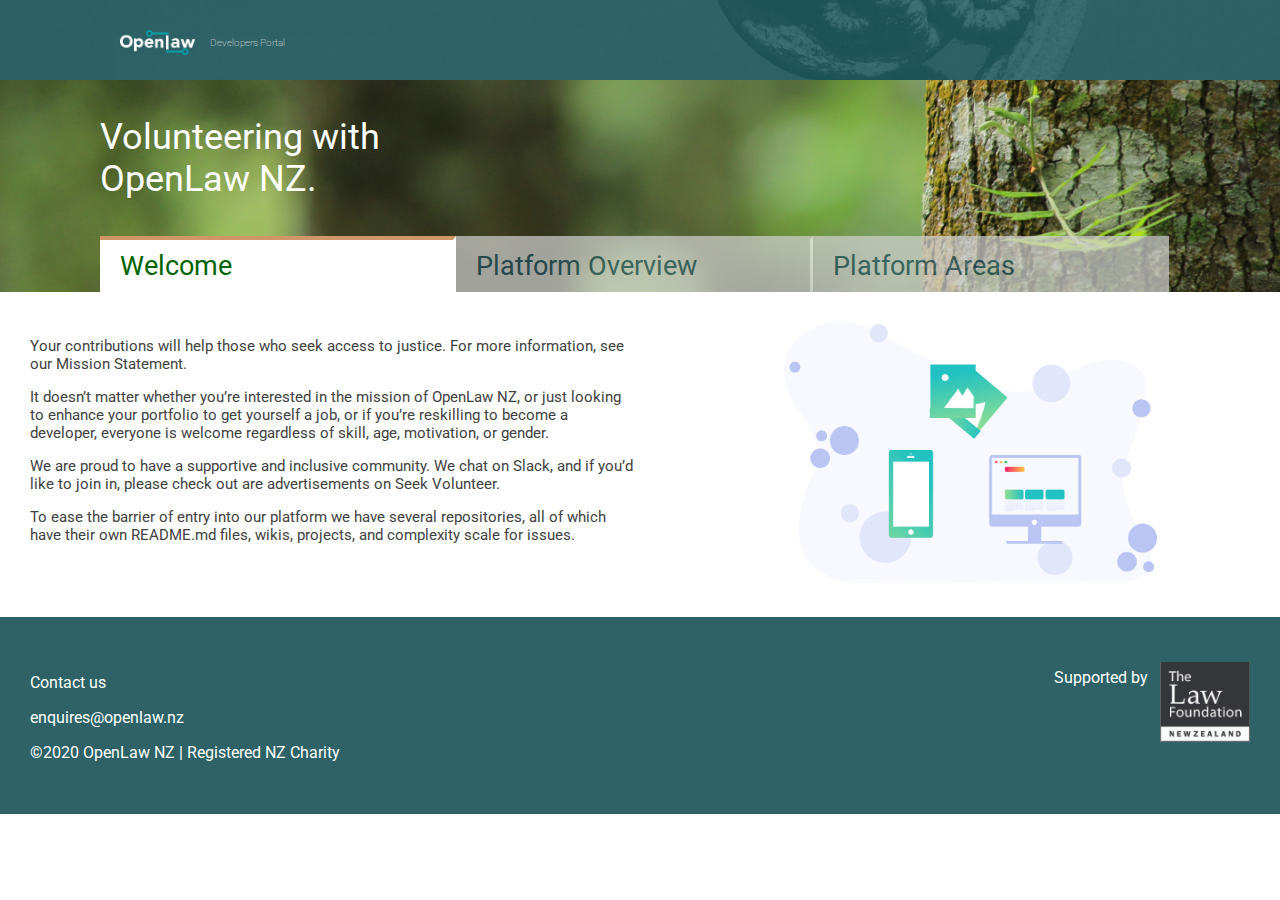
==== index.html @ 17b890bb "Update index.html" ====
<!DOCTYPE html>
<html>

<head>
    <meta charset="utf-8">
    <title>OpenLaw Developers Portal</title>
    <meta name="viewport"
          content="width=device-width, initial-scale=1.0, user-scalable=yes">
    <link rel="stylesheet"
          type="text/css"
          href="styling.css">
    <link href="https://fonts.googleapis.com/css?family=Roboto&display=swap"
          rel="stylesheet">
</head>

<body>
    <div id="container">
        <header>
            <div id="header">
                <div id="brand">
                    <img src="images/OpenLaw_Logo.jpg"
                         alt="OpenLaw Logo"
                         height="25"
                         align="left">
                    <h1>Developers Portal</h1>
                </div>
            </div>
        </header>
        <nav>
            <div id="nav_box">
                <div id="menu_text">
                    <p>
                        Volunteering with <br> OpenLaw NZ.
                    </p>
                </div>
                <div id="menu">
                    <a href="index.html"
                       class="active">Welcome</a>
                    <a href="pf_overview.html">Platform Overview</a>
                    <a href="pf_areas.html">Platform Areas</a>
                </div>
            </div>
        </nav>
        <section class="introduction">
            <div id="intro_text">
                <p>Your contributions will help those who seek access to justice. For more information, see our Mission
                    Statement.</p>

                <p>It doesn’t matter whether you’re interested in the mission of OpenLaw NZ, or just looking to enhance
                    your portfolio to get yourself a job, or if you’re reskilling to become a developer, everyone is
                    welcome regardless of skill, age, motivation, or gender.</p>
                <p>We are proud to have a supportive and inclusive community. We chat on Slack, and if you’d like to
                    join in, please check out are advertisements on Seek Volunteer.</p>
                <p>
                    To ease the barrier of entry into our platform we have several repositories, all of which have their
                    own README.md files, wikis, projects, and complexity scale for issues.
                </p>
            </div>
            <div id=intro_image>
                <img class="intro_image"
                     src="images/OpenLaw_Welcome_Image.png"
                     alt="OpenLaw Logo"
                     width="80%">
            </div>
        </section>
        <footer class="footer">
            <div class="footer_left">
                <p> Contact us </p>
                <p> enquires@openlaw.nz</p>
                <p> &copy;2020 OpenLaw NZ &#124; Registered NZ Charity </p>
            </div>
            <div class="footer_right">
                <img class="lf_logo"
                     src="images/Law_Foundation_Logo_bw.jpg"
                     width="90"
                     alt="OpenLaw Logo"
                     align="right">
                <p>
                    Supported by &ensp;
                </p>
            </div>
        </footer>
    </div>
</body>

</html>
---- styling.css ----
/*styling.css*/
body{
    font-family: 'Roboto', sans-serif;
    margin: 0;
    padding: 0;}
*{
    box-sizing: border-box;}
#container {
    width: 100%;
    height: 100%;
    margin: auto;
    display: flex;
    flex-direction: column;}
#header{
    height: 80px;
    padding: 20px 100px;
    display: flex;
    flex-wrap: wrap;
    background-image: url(images/OpenLaw_Header_Background.jpg);
    background-size: cover;}
#brand{
    flex: 70%;
    padding-left: 20px;
    padding-top: 10px;}

h1 {
    padding-left: 90px;
    font-size: 10px;
    font-weight: 100;
    color: white;
    text-decoration: none;}
.text{
    float: left;
    width: 100px;
    padding: 5px;
    font-size: 15px;
    color: #E36A0C;
    background: white;}
#nav_box{
    background-image: url(images/OpenLaw_Tab_Background.jpg);
    background-size: cover;}
#menu_text{
    display: flex;
    flex-wrap: wrap;}
#menu_text p{
    padding-left: 100px;
    text-decoration: none;
    font-size: 36px;
    color: white;
    width: 75%;}
#menu{
    margin-left: 100px;
    margin-right: 100px;
    display: flex;
    flex-wrap: wrap;}
#menu a{
    padding: 10px 20px;
    border-right: 3px solid white;
    border-top: 4px solid lightgray;
    background-color: lightgray;
    opacity: 70%;
    text-decoration: none;
    font-size: 27px;
    color: #225160;
    width: 33%;}

#menu a:last-child{
    border-right: none;}

#menu a:hover, #menu a.active{
    color: darkgreen;
    background-color: white;
    opacity: inherit;
    border-top: 4px solid #CF9768;}

/*small screens: vertical menu*/
@media screen and (max-width: 700px){
    #menu{
        flex-direction: column;
        align-content: center;}
    #menu a{
        border-right: none;
        width: 70%;}
        }
.introduction{
    background-color: white;
    display: flex;
    padding: 30px;}

#intro_text p{
    width: 80%;
    font-size: 15px;
    color: #424242;}
#intro_image{
    width: auto;
    display: block;
    margin-left: auto;
    margin-right: auto;}

#overview{
    background-color: white;
    padding: 10px;
    border-collapse: collapse;}
table {
    border-collapse: collapse;}

th, td {
    padding: 10px;
    text-align: left;
    border-bottom: 2px solid black;
    table-layout: fixed;
    overflow: hidden;}

td {
    vertical-align: top;}

tr:hover {background-color:#f5f5f5;}

.row_headings{
    text-align: center;
    font-size: 15px;}

.col02{
    width: 40%;}

.footer{
    height: 197px;
    color: white;
    background-color: #2e6266;
    padding: 10px 30px;
    margin-top: auto;}

.footer_left {
    width: 45%;
    float:left;
    font-size: 16px;
    text-decoration: none;
    padding-top: 30px;}

.footer_right{
    width: 45%;
    float:right;
    font-size: 16px;
    text-align: end;
    line-height: 0;
    padding-top: 35px;}
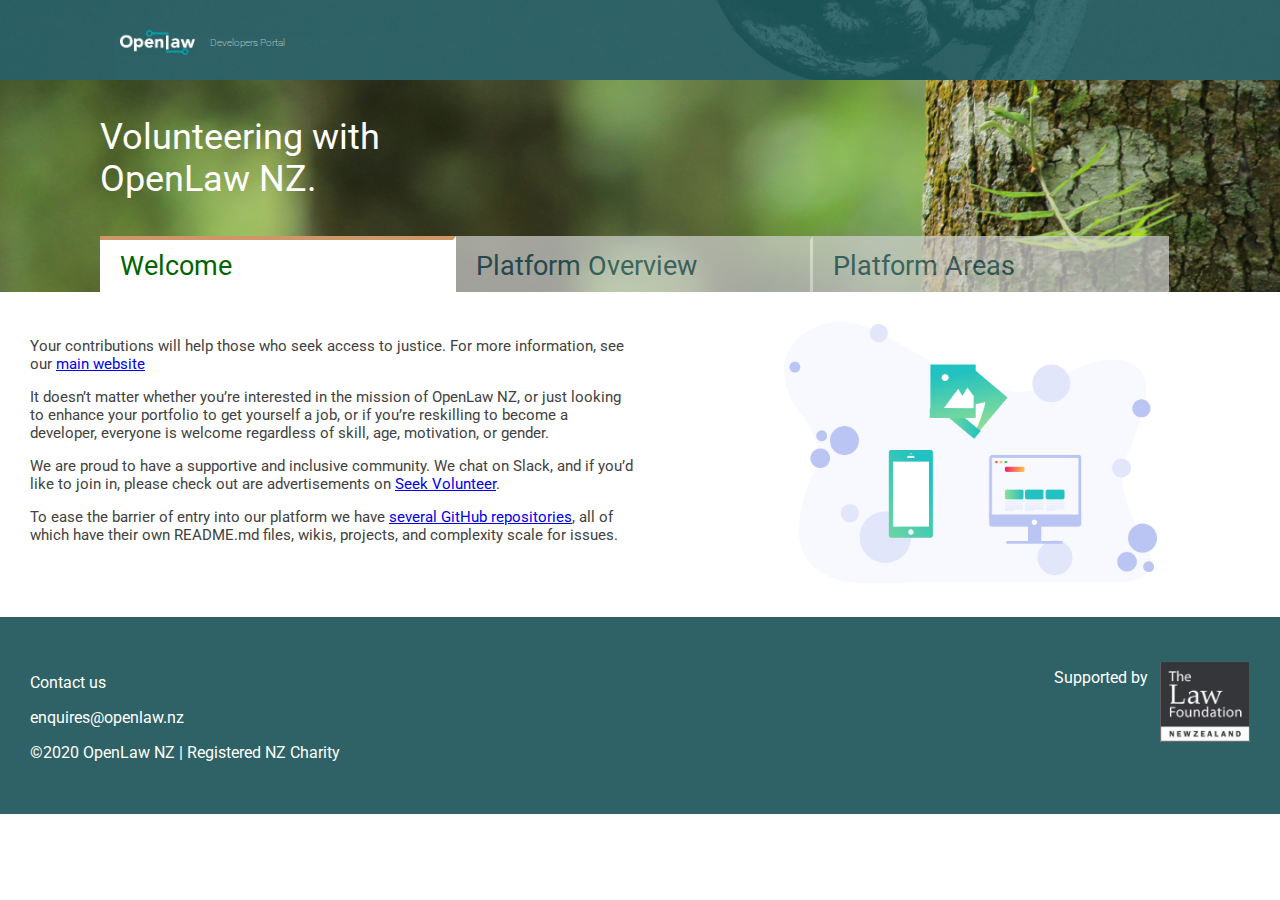
==== commit c1fc5655: "Update index.html" ====
--- a/index.html
+++ b/index.html
@@ -43,16 +43,15 @@
         </nav>
         <section class="introduction">
             <div id="intro_text">
-                <p>Your contributions will help those who seek access to justice. For more information, see our Mission
-                    Statement.</p>
+                <p>Your contributions will help those who seek access to justice. For more information, see our <a href="https://www.openlaw.nz/">main website</a></p>
 
                 <p>It doesn’t matter whether you’re interested in the mission of OpenLaw NZ, or just looking to enhance
                     your portfolio to get yourself a job, or if you’re reskilling to become a developer, everyone is
                     welcome regardless of skill, age, motivation, or gender.</p>
                 <p>We are proud to have a supportive and inclusive community. We chat on Slack, and if you’d like to
-                    join in, please check out are advertisements on Seek Volunteer.</p>
+                    join in, please check out are advertisements on <a href="https://seekvolunteer.co.nz/volunteering-organisations/1567/openlaw-nz-ltd">Seek Volunteer</a>.</p>
                 <p>
-                    To ease the barrier of entry into our platform we have several repositories, all of which have their
+                    To ease the barrier of entry into our platform we have <a href="https://github.com/openlawnz">several GitHub repositories</a>, all of which have their
                     own README.md files, wikis, projects, and complexity scale for issues.
                 </p>
             </div>
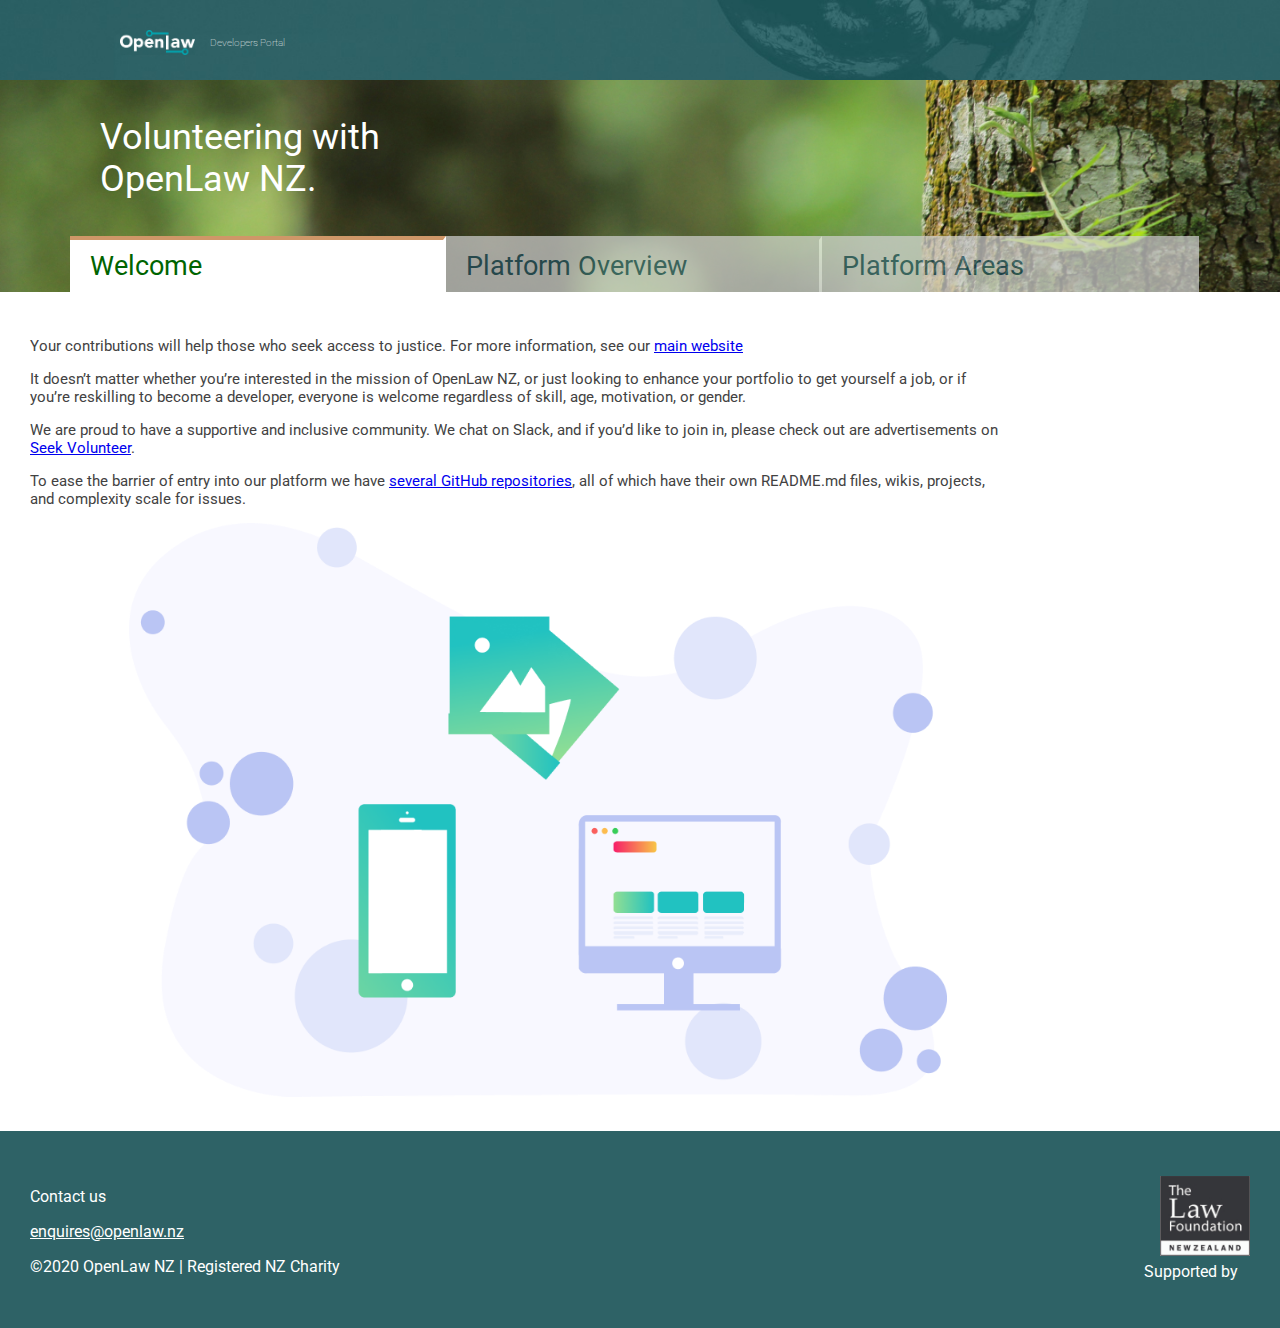
==== commit fa0b865b: "initial" ====
--- a/index.html
+++ b/index.html
@@ -65,15 +65,19 @@
         <footer class="footer">
             <div class="footer_left">
                 <p> Contact us </p>
-                <p> enquires@openlaw.nz</p>
+                <p class="enquiries"><a href="mailto:enquires@openlaw.nz">enquires@openlaw.nz</a> </p>
                 <p> &copy;2020 OpenLaw NZ &#124; Registered NZ Charity </p>
             </div>
             <div class="footer_right">
+                <a href="https://www.lawfoundation.org.nz/">
+
                 <img class="lf_logo"
                      src="images/Law_Foundation_Logo_bw.jpg"
                      width="90"
-                     alt="OpenLaw Logo"
+                     alt="Law Foundation Logo"
                      align="right">
+                </a>
+                </br>
                 <p>
                     Supported by &ensp;
                 </p>
--- a/styling.css
+++ b/styling.css
@@ -6,14 +6,14 @@
 *{
     box-sizing: border-box;}
 #container {
-    width: 100%;
-    height: 100%;
+    width: 100%;
+    height: 100%;
     margin: auto;
     display: flex;
     flex-direction: column;}
 #header{
     height: 80px;
-    padding: 20px 100px;
+    padding: 20px 100px;
     display: flex;
     flex-wrap: wrap;
     background-image: url(images/OpenLaw_Header_Background.jpg);
@@ -22,7 +22,7 @@
     flex: 70%;
     padding-left: 20px;
     padding-top: 10px;}
-
+
 h1 {
     padding-left: 90px;
     font-size: 10px;
@@ -43,104 +43,112 @@
     display: flex;
     flex-wrap: wrap;}
 #menu_text p{
-    padding-left: 100px;
+    padding-left: 100px;
     text-decoration: none;
     font-size: 36px;
     color: white;
     width: 75%;}
 #menu{
-    margin-left: 100px;
-    margin-right: 100px;
+    margin-left: 70px;
+    margin-right: 70px;
     display: flex;
     flex-wrap: wrap;}
 #menu a{
-    padding: 10px 20px;
-    border-right: 3px solid white;
-    border-top: 4px solid lightgray;
-    background-color: lightgray;
-    opacity: 70%;
-    text-decoration: none;
-    font-size: 27px;
-    color: #225160;
-    width: 33%;}
-
-#menu a:last-child{
-    border-right: none;}
-
-#menu a:hover, #menu a.active{
+    padding: 10px 20px;
+    border-right: 3px solid white;
+    border-top: 4px solid lightgray;
+    background-color: lightgray;
+    opacity: 70%;
+    text-decoration: none;
+    font-size: 27px;
+    color: #225160;
+    width: 33%;}
+
+#menu a:last-child{
+    border-right: none;}
+
+#menu a:hover, #menu a.active{
     color: darkgreen;
-    background-color: white;
-    opacity: inherit;
-    border-top: 4px solid #CF9768;}
-
+    background-color: white;
+    opacity: inherit;
+    border-top: 4px solid #CF9768;}
+
 /*small screens: vertical menu*/
 @media screen and (max-width: 700px){
     #menu{
         flex-direction: column;
-        align-content: center;}
+        align-content: center;}
     #menu a{
-        border-right: none;
-        width: 70%;}
+        border-right: none;
+        width: 100%;}
         }
 .introduction{
     background-color: white;
-    display: flex;
-    padding: 30px;}
-
+    display: flex;
+    padding: 30px;
+    display: flex;
+    flex-direction: column;}
+
 #intro_text p{
-    width: 80%;
+    width: 80%;
     font-size: 15px;
-    color: #424242;}
-#intro_image{
-    width: auto;
-    display: block;
-    margin-left: auto;
-    margin-right: auto;}
-
+    color: #424242;}
+#intro_image{
+    width: auto;
+    display: block;
+    margin-left: auto;
+    margin-right: auto;}
+
 #overview{
     background-color: white;
-    padding: 10px;
-    border-collapse: collapse;}
-table {
-    border-collapse: collapse;}
-
-th, td {
-    padding: 10px;
-    text-align: left;
-    border-bottom: 2px solid black;
-    table-layout: fixed;
-    overflow: hidden;}
-
-td {
-    vertical-align: top;}
-
-tr:hover {background-color:#f5f5f5;}
-
-.row_headings{
-    text-align: center;
-    font-size: 15px;}
-
-.col02{
-    width: 40%;}
-
+    padding: 10px;
+    border-collapse: collapse;}
+table {
+    border-collapse: collapse;}
+
+th, td {
+    padding: 10px;
+    text-align: left;
+    border-bottom: 2px solid black;
+    table-layout: fixed;
+    overflow: hidden;}
+
+td {
+    vertical-align: top;}
+
+tr:hover {background-color:#f5f5f5;}
+
+.row_headings{
+    text-align: center;
+    font-size: 15px;}
+
+.col02{
+    width: 40%;}
+
 .footer{
-    height: 197px;
+    height: 197px;
     color: white;
     background-color: #2e6266;
     padding: 10px 30px;
     margin-top: auto;}
-
+.enquiries a {
+    color: white;
+}
+
 .footer_left {
     width: 45%;
     float:left;
-    font-size: 16px;
+    font-size: 16px;
     text-decoration: none;
-    padding-top: 30px;}
-
+    padding-top: 30px;}
+
 .footer_right{
     width: 45%;
     float:right;
-    font-size: 16px;
+    font-size: 16px;
     text-align: end;
-    line-height: 0;
-    padding-top: 35px;}
+    line-height: 0;
+    padding-top: 35px;
+    display: flex;
+    flex-direction: column;}
+
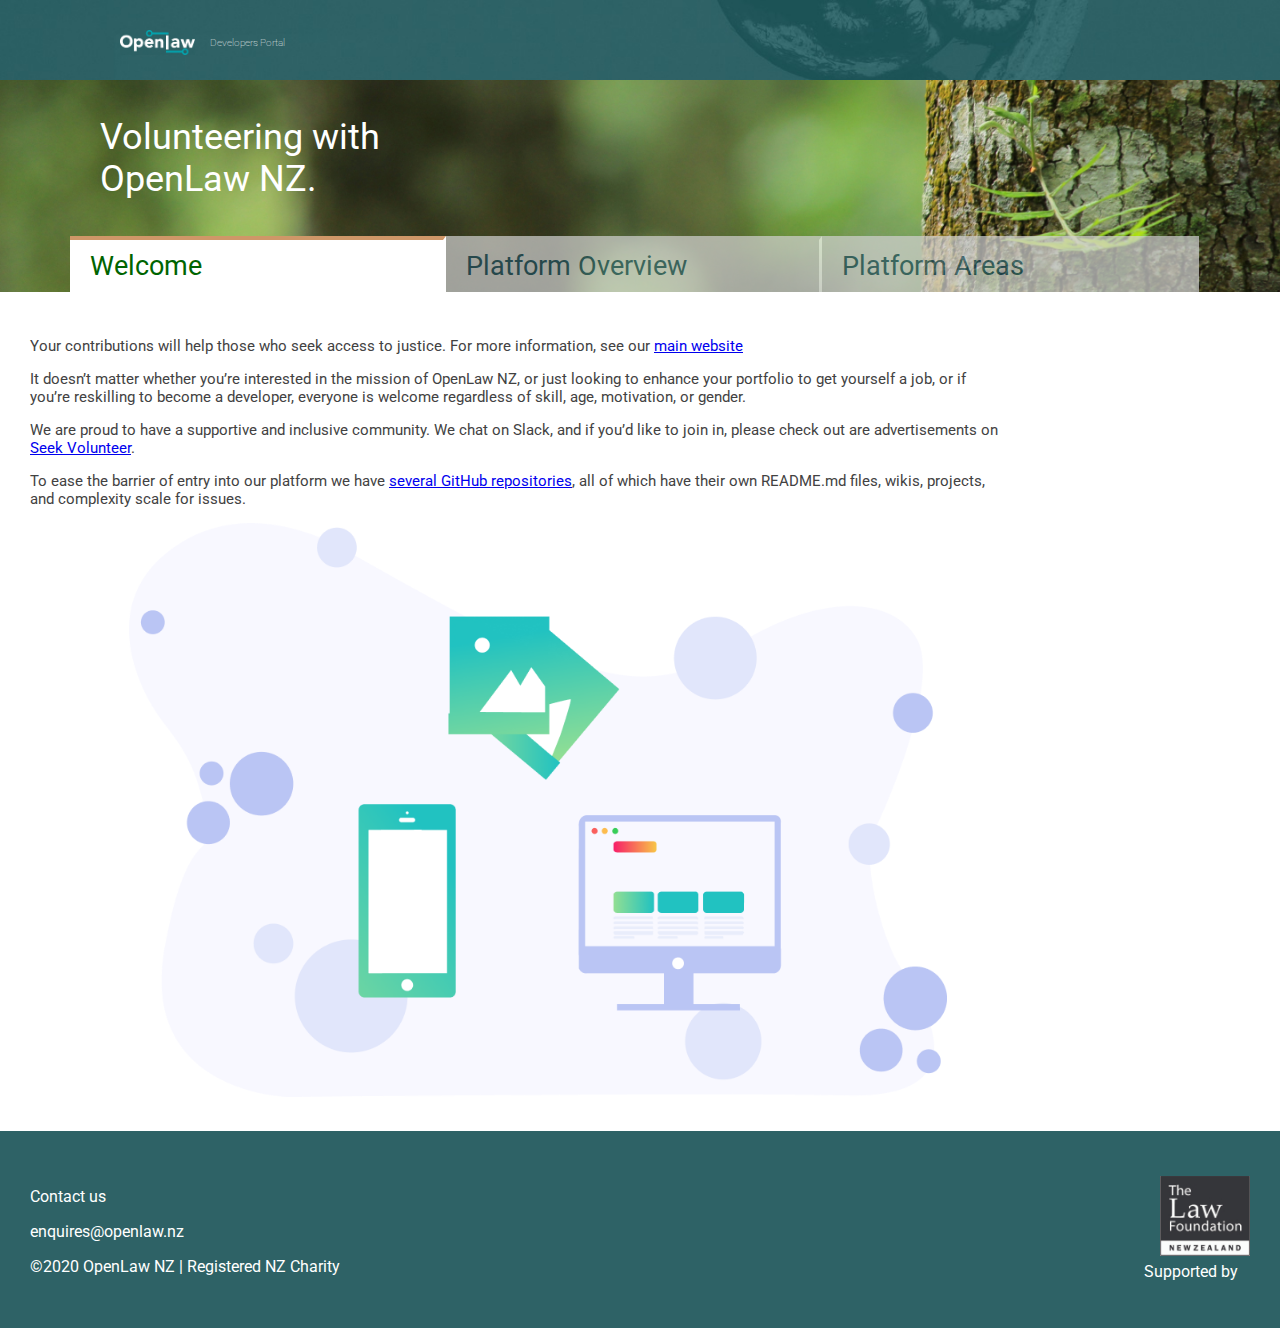
==== commit 292d77e5: "Merge pull request #1 from openlawnz/master" ====
--- a/index.html
+++ b/index.html
@@ -65,7 +65,7 @@
         <footer class="footer">
             <div class="footer_left">
                 <p> Contact us </p>
-                <p class="enquiries"><a href="mailto:enquires@openlaw.nz">enquires@openlaw.nz</a> </p>
+                <p> enquires@openlaw.nz</p>
                 <p> &copy;2020 OpenLaw NZ &#124; Registered NZ Charity </p>
             </div>
             <div class="footer_right">
@@ -76,9 +76,9 @@
                      width="90"
                      alt="Law Foundation Logo"
                      align="right">
-                </a>
-                </br>
+                     </a>
                 <p>
+                
                     Supported by &ensp;
                 </p>
             </div>
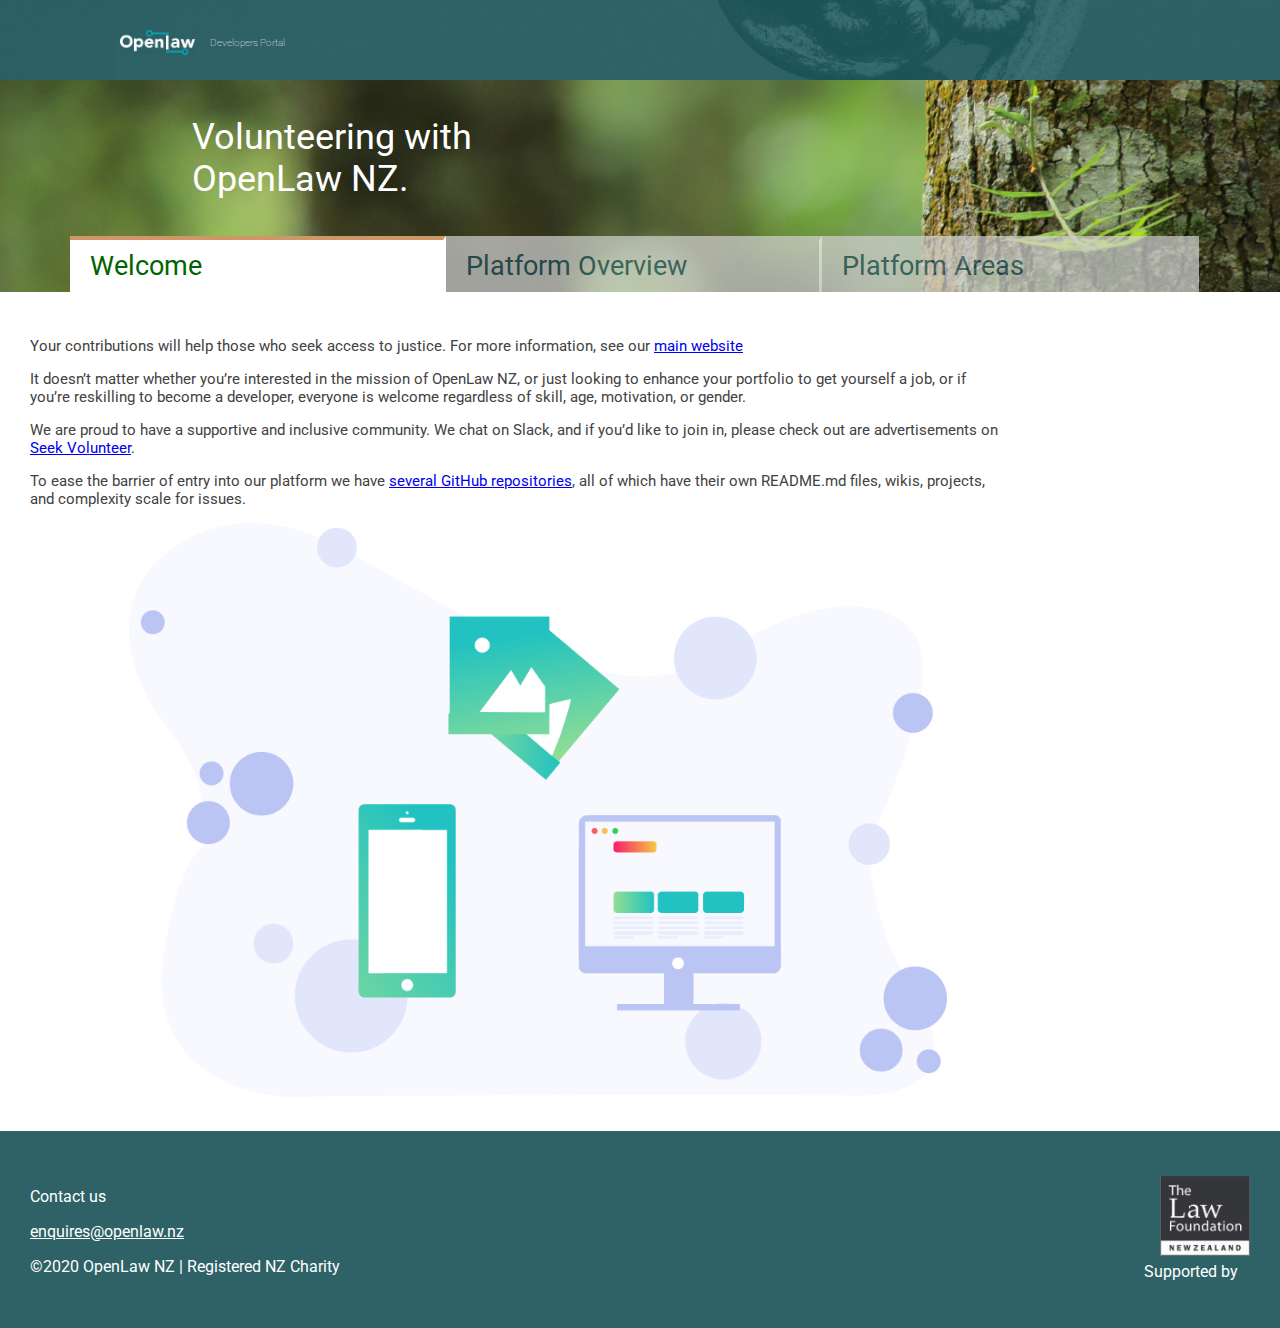
==== commit b5f38eb2: "Issue 14 items" ====
--- a/index.html
+++ b/index.html
@@ -3,7 +3,7 @@
 
 <head>
     <meta charset="utf-8">
-    <title>OpenLaw Developers Portal</title>
+    <title>OpenLaw Developers Portal - Welcome/Kia Ora</title>
     <meta name="viewport"
           content="width=device-width, initial-scale=1.0, user-scalable=yes">
     <link rel="stylesheet"
@@ -65,7 +65,7 @@
         <footer class="footer">
             <div class="footer_left">
                 <p> Contact us </p>
-                <p> enquires@openlaw.nz</p>
+                <p class="enquiries"><a href="mailto:enquires@openlaw.nz">enquires@openlaw.nz</a> </p>
                 <p> &copy;2020 OpenLaw NZ &#124; Registered NZ Charity </p>
             </div>
             <div class="footer_right">
@@ -76,9 +76,9 @@
                      width="90"
                      alt="Law Foundation Logo"
                      align="right">
-                     </a>
+                </a>
+                </br>
                 <p>
-                
                     Supported by &ensp;
                 </p>
             </div>
--- a/styling.css
+++ b/styling.css
@@ -22,7 +22,6 @@
     flex: 70%;
     padding-left: 20px;
     padding-top: 10px;}
-
 h1 {
     padding-left: 90px;
     font-size: 10px;
@@ -43,7 +42,7 @@
     display: flex;
     flex-wrap: wrap;}
 #menu_text p{
-    padding-left: 100px;
+    padding-left: 15vw;
     text-decoration: none;
     font-size: 36px;
     color: white;
@@ -102,7 +101,9 @@
 #overview{
     background-color: white;
     padding: 10px;
-    border-collapse: collapse;}
+    border-collapse: collapse;
+    overflow-y: scroll; 
+}
 table {
     border-collapse: collapse;}
 
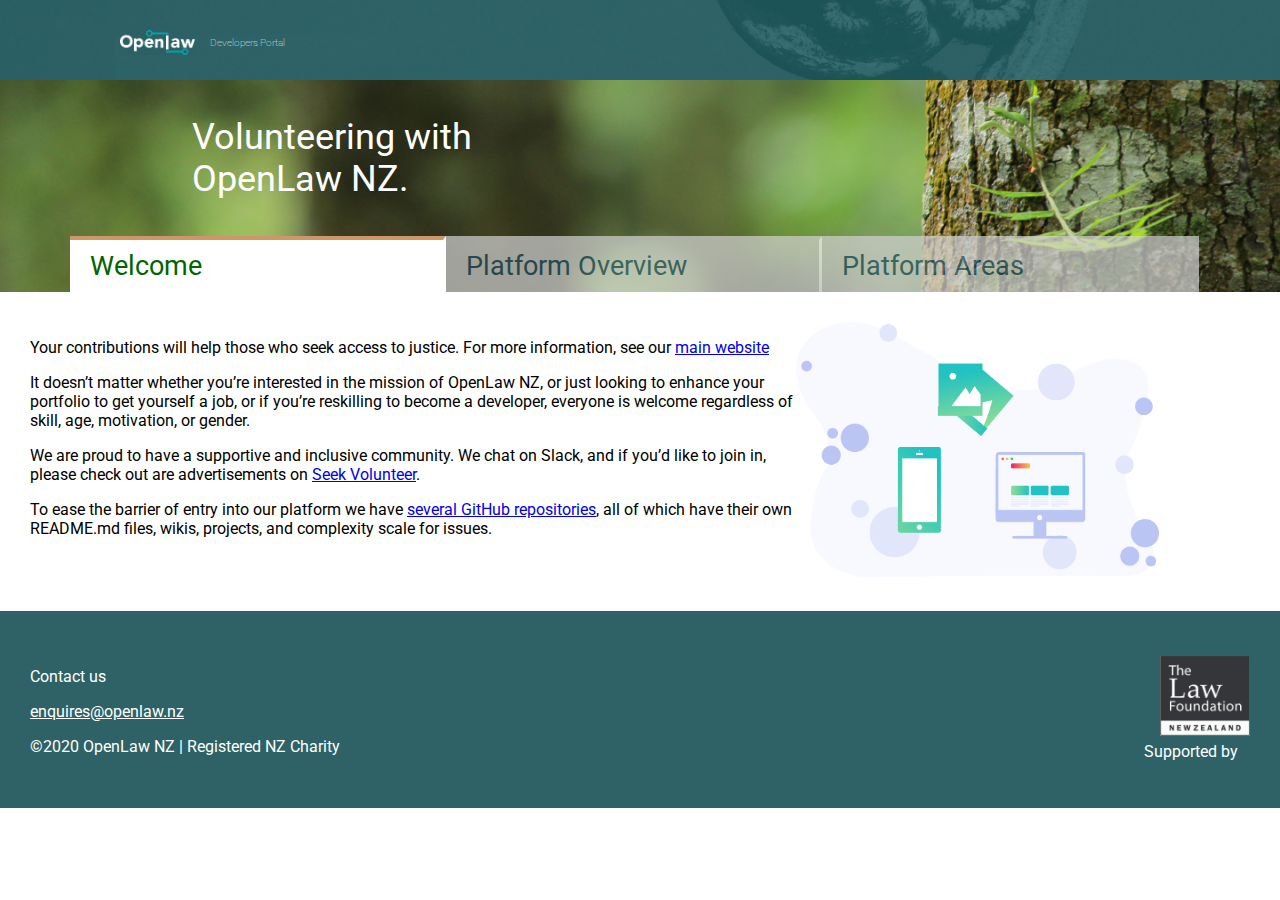
==== commit 9b8e8fc3: "Issue 14 additional, make image on row on desktop and column on mobile" ====
--- a/index.html
+++ b/index.html
@@ -42,6 +42,7 @@
             </div>
         </nav>
         <section class="introduction">
+            <!-- <div> -->
             <div id="intro_text">
                 <p>Your contributions will help those who seek access to justice. For more information, see our <a href="https://www.openlaw.nz/">main website</a></p>
 
@@ -58,9 +59,10 @@
             <div id=intro_image>
                 <img class="intro_image"
                      src="images/OpenLaw_Welcome_Image.png"
-                     alt="OpenLaw Logo"
+                     alt="Illustrative figure about technology"
                      width="80%">
             </div>
+        <!-- </div> -->
         </section>
         <footer class="footer">
             <div class="footer_left">
--- a/styling.css
+++ b/styling.css
@@ -81,12 +81,23 @@
         border-right: none;
         width: 100%;}
         }
-.introduction{
-    background-color: white;
-    display: flex;
-    padding: 30px;
-    display: flex;
-    flex-direction: column;}
+      
+@media screen and (max-width: 700px){
+    .introduction{
+        background-color: white;
+        padding: 30px;
+        display: flex;
+        flex-direction: column;}
+    }
+    
+@media screen and (min-width: 700px){
+    .introduction{
+        background-color: white;
+        padding: 30px;
+        display: flex;
+        flex-direction: row;}
+    }
+}
 
 #intro_text p{
     width: 80%;
